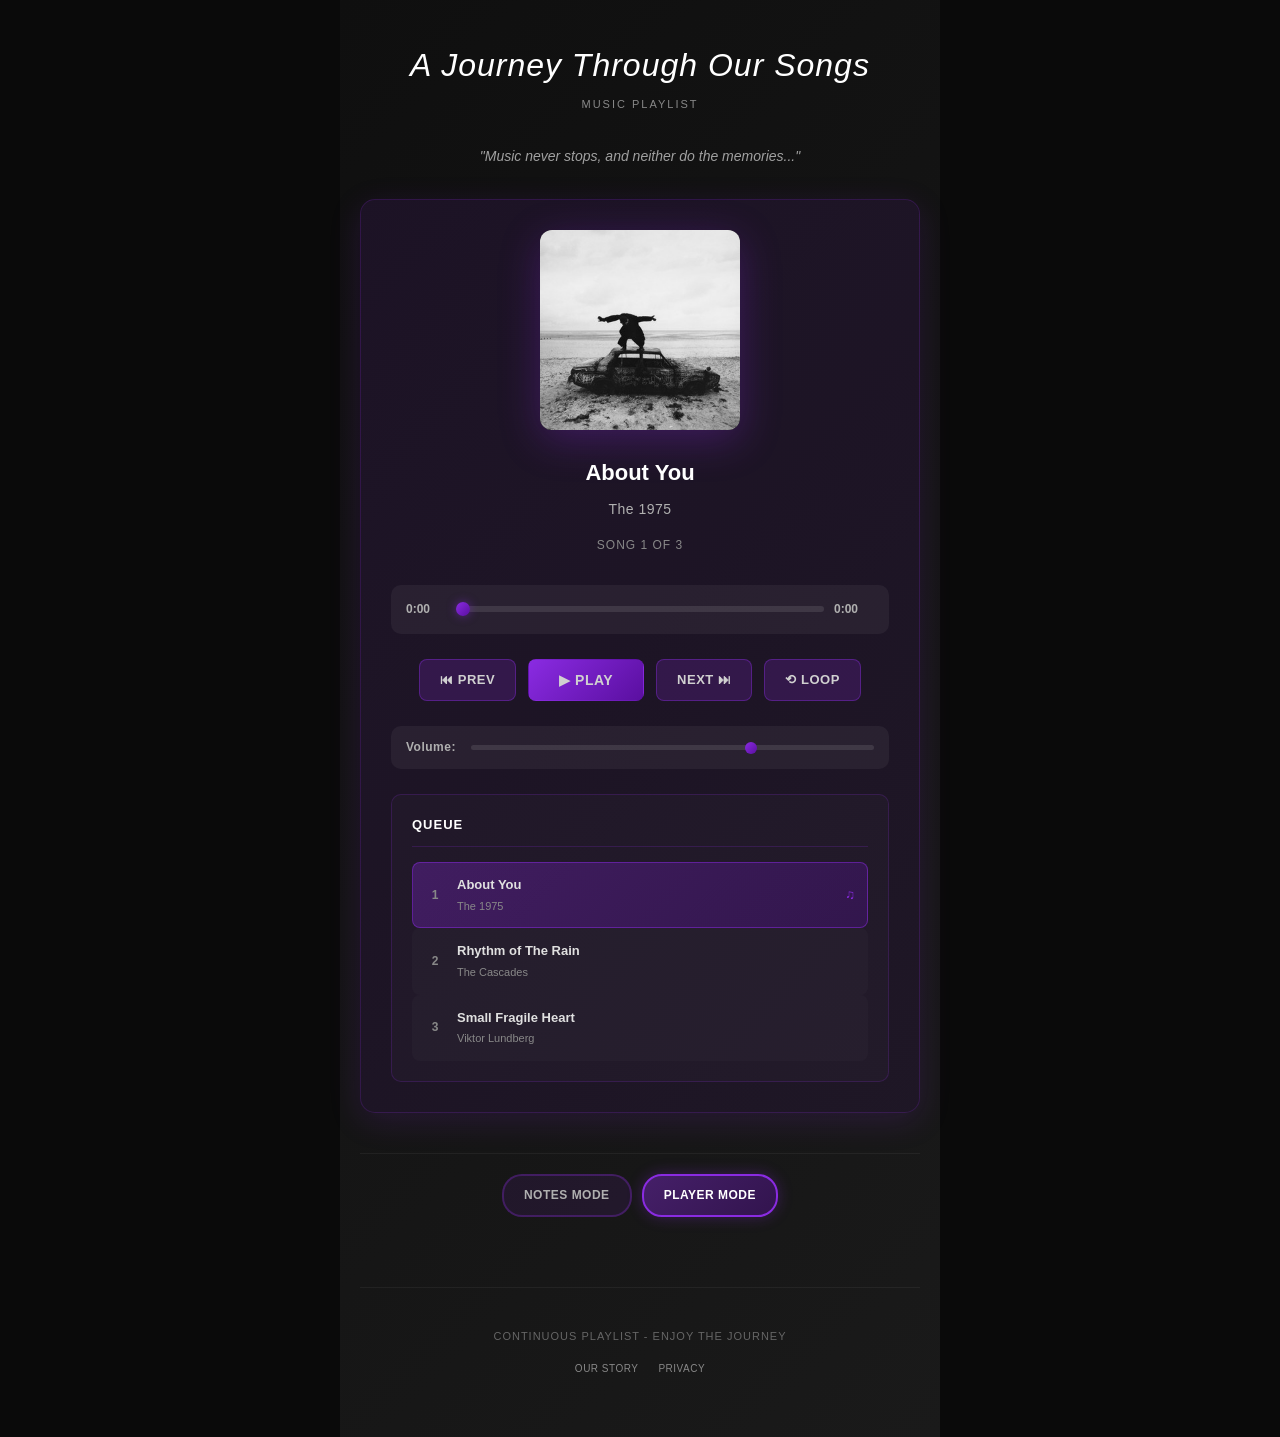
==== player.html @ 938e4d40 "commit7" ====
<!DOCTYPE html>
<html lang="en">
<head>
    <meta charset="UTF-8">
    <meta name="viewport" content="width=device-width, initial-scale=1.0">
    <title>Spotify Mode - A Journey Through Our Songs</title>
    <link rel="stylesheet" href="styles.css">
</head>
<body class="player-mode">
    <div class="container">
        <!-- Header Section -->
        <header class="header">
            <h1 class="title">A Journey Through Our Songs</h1>
            <p class="subtitle">MUSIC PLAYLIST</p>
            <p class="quote">"Music never stops, and neither do the memories..."</p>
        </header>

        <!-- Player Section -->
        <section class="music-player">
            <div class="player-display">
                <div class="album-art">
                    <img id="current-album" src="https://via.placeholder.com/200/1a1a1a/ffffff?text=Now+Playing" alt="Now Playing">
                </div>
                <div class="player-info">
                    <h2 id="current-title" class="current-title">Loading...</h2>
                    <p id="current-artist" class="current-artist">Loading...</p>
                    <p id="song-counter" class="song-counter">Song 1 of 1</p>
                </div>
            </div>

            <!-- Progress Bar -->
            <div class="progress-container">
                <span id="current-time" class="time">0:00</span>
                <input type="range" id="progress-bar" class="progress-bar" min="0" max="100" value="0">
                <span id="duration" class="time">0:00</span>
            </div>

            <!-- Player Controls -->
            <div class="player-controls-main">
                <button id="prev-btn" class="control-btn" title="Previous Song">⏮ PREV</button>
                <button id="play-pause-btn" class="control-btn play-pause" title="Play/Pause">▶ PLAY</button>
                <button id="next-btn" class="control-btn" title="Next Song">NEXT ⏭</button>
                <button id="loop-btn" class="control-btn loop-control" title="Loop Mode" data-loop="all">⟲ LOOP</button>
            </div>

            <!-- Volume Control -->
            <div class="volume-container">
                <label for="volume-slider">Volume:</label>
                <input type="range" id="volume-slider" class="volume-slider" min="0" max="100" value="70">
            </div>

            <!-- Playlist Queue -->
            <div class="playlist-section">
                <h3 class="playlist-title">QUEUE</h3>
                <div id="playlist-queue" class="queue-list"></div>
            </div>
        </section>

        <!-- Mode Switcher -->
        <section class="mode-switcher">
            <a href="index.html" class="mode-btn" title="View with Notes">NOTES MODE</a>
            <a href="player.html" class="mode-btn active" title="Continuous Playback">PLAYER MODE</a>
        </section>

        <!-- Footer -->
        <footer class="footer">
            <p>CONTINUOUS PLAYLIST - ENJOY THE JOURNEY</p>
            <div class="footer-links">
                <a href="#our-story">OUR STORY</a>
                <a href="#privacy">PRIVACY</a>
            </div>
        </footer>
    </div>

    <!-- Audio Player (Hidden) -->
    <audio id="audio-player"></audio>

    <script src="player.js"></script>
</body>
</html>
---- styles.css ----
* {
    margin: 0;
    padding: 0;
    box-sizing: border-box;
}

body {
    background: #0a0a0a;
    color: #e0e0e0;
    font-family: -apple-system, BlinkMacSystemFont, 'Segoe UI', Roboto, 'Helvetica Neue', Arial, sans-serif;
    line-height: 1.6;
}

.container {
    max-width: 600px;
    margin: 0 auto;
    padding: 20px;
    background: linear-gradient(135deg, #0f0f0f 0%, #1a1a1a 100%);
    min-height: 100vh;
}

/* Header Section */
.header {
    text-align: center;
    margin-bottom: 40px;
    padding-top: 20px;
}

.profile-pic {
    margin-bottom: 30px;
}

.profile-pic img {
    width: 120px;
    height: 120px;
    border-radius: 50%;
    border: 3px solid rgba(255, 255, 255, 0.1);
    box-shadow: 0 0 30px rgba(255, 255, 255, 0.1);
    object-fit: cover;
}

.title {
    font-size: 32px;
    font-weight: 300;
    letter-spacing: 1px;
    margin-bottom: 5px;
    font-style: italic;
    color: #ffffff;
}

.subtitle {
    font-size: 11px;
    letter-spacing: 2px;
    color: #888888;
    text-transform: uppercase;
    margin-bottom: 30px;
    font-weight: 500;
}

.quote {
    font-size: 14px;
    font-style: italic;
    color: #a0a0a0;
    margin: 30px 0;
    line-height: 1.8;
}

/* Songs Container */
.songs-container {
    margin: 30px 0;
}

.song-card {
    margin-bottom: 40px;
    padding: 20px 20px 20px 30px;
    /* border-left: 1px solid rgba(255, 255, 255, 0.1); */
    display: flex;
    gap: 15px;
}

.song-thumbnail {
    width: 60px;
    height: 60px;
    border-radius: 8px;
    background: linear-gradient(135deg, #2a2a2a, #1a1a1a);
    display: flex;
    align-items: center;
    justify-content: center;
    flex-shrink: 0;
    position: relative;
    overflow: hidden;
}

.song-thumbnail img {
    width: 100%;
    height: 100%;
    object-fit: cover;
}

.song-thumbnail::after {
    content: '';
    position: absolute;
    width: 0;
    height: 0;
    border-left: 20px solid transparent;
    border-right: 0 solid transparent;
    border-top: 12px solid transparent;
    border-bottom: 12px solid transparent;
    border-left-color: rgba(138, 43, 226, 0.6);
    opacity: 0;
    transition: opacity 0.3s;
}

.song-thumbnail:hover::after {
    opacity: 1;
}

.song-info {
    flex: 1;
}

.song-header {
    display: flex;
    justify-content: space-between;
    align-items: flex-start;
    margin-bottom: 15px;
}

.song-title {
    font-size: 16px;
    font-weight: 600;
    color: #ffffff;
    margin-bottom: 3px;
}

.song-artist {
    font-size: 12px;
    color: #888888;
    letter-spacing: 0.5px;
}

.play-btn {
    width: 40px;
    height: 40px;
    border-radius: 50%;
    background: linear-gradient(135deg, #8a2be2, #5a0fa0);
    border: none;
    color: white;
    font-size: 16px;
    cursor: pointer;
    display: inline-flex;
    align-items: center;
    justify-content: center;
    transition: all 0.3s ease;
    flex-shrink: 0;
}

.play-btn:hover {
    transform: scale(1.1);
    box-shadow: 0 0 15px rgba(138, 43, 226, 0.5);
}

.pause-btn {
    width: 40px;
    height: 40px;
    border-radius: 50%;
    background: linear-gradient(135deg, #8a2be2, #5a0fa0);
    border: none;
    color: white;
    font-size: 16px;
    cursor: pointer;
    display: none;
    align-items: center;
    justify-content: center;
    transition: all 0.3s ease;
    flex-shrink: 0;
    -webkit-user-select: none;
    user-select: none;
}

.pause-btn:hover {
    transform: scale(1.1);
    box-shadow: 0 0 15px rgba(138, 43, 226, 0.5);
}

/* Player Controls */
.player-controls {
    display: flex;
    gap: 8px;
    align-items: center;
}

.skip-btn {
    width: auto;
    height: 35px;
    padding: 0 10px;
    border-radius: 6px;
    background: rgba(138, 43, 226, 0.2);
    border: 1px solid rgba(138, 43, 226, 0.4);
    color: #b0b0b0;
    font-size: 11px;
    cursor: pointer;
    transition: all 0.3s ease;
    flex-shrink: 0;
    font-weight: 600;
    white-space: nowrap;
}

.skip-btn:hover {
    background: rgba(138, 43, 226, 0.3);
    border-color: rgba(138, 43, 226, 0.6);
    color: #d0d0d0;
    transform: scale(1.05);
}

.song-memory {
    font-size: 13px;
    color: #b0b0b0;
    line-height: 1.8;
    font-style: italic;
}

/* Unreleased Section */
.unreleased-section {
    background: rgba(255, 255, 255, 0.02);
    border-left: 2px solid rgba(138, 43, 226, 0.3);
    padding: 30px 20px;
    margin: 50px 0;
    text-align: center;
}

.unreleased-icon {
    font-size: 28px;
    margin-bottom: 15px;
    opacity: 0.6;
}

.unreleased-label {
    font-size: 10px;
    letter-spacing: 2px;
    color: #888888;
    text-transform: uppercase;
    margin-bottom: 20px;
    font-weight: 600;
}

.unreleased-quote {
    font-size: 16px;
    font-style: italic;
    color: #d0d0d0;
    line-height: 1.9;
}

/* Footer */
.footer {
    text-align: center;
    padding: 40px 20px;
    border-top: 1px solid rgba(255, 255, 255, 0.05);
    margin-top: 50px;
    font-size: 11px;
}

.footer p {
    color: #666666;
    letter-spacing: 1px;
    margin-bottom: 15px;
}

.footer-links {
    display: flex;
    gap: 20px;
    justify-content: center;
}

.footer-links a {
    color: #888888;
    text-decoration: none;
    text-transform: uppercase;
    letter-spacing: 0.5px;
    font-size: 10px;
    transition: color 0.3s;
}

.footer-links a:hover {
    color: #b0b0b0;
}

/* Responsive Design */
@media (max-width: 480px) {
    .container {
        padding: 15px;
    }

    .title {
        font-size: 24px;
    }

    .song-card {
        padding: 15px 0;
    }

    .song-title {
        font-size: 14px;
    }
}

/* Empty State */
.empty-state {
    text-align: center;
    padding: 40px 20px;
    color: #666666;
    font-style: italic;
}

/* ============================================
   MODE SWITCHER
   ============================================ */
.mode-switcher {
    display: flex;
    gap: 10px;
    justify-content: center;
    margin: 40px 0 20px 0;
    padding: 20px 0;
    border-top: 1px solid rgba(255, 255, 255, 0.05);
}

.mode-btn {
    padding: 10px 20px;
    border-radius: 20px;
    border: 2px solid rgba(138, 43, 226, 0.3);
    background: rgba(138, 43, 226, 0.1);
    color: #b0b0b0;
    text-decoration: none;
    font-size: 12px;
    font-weight: 600;
    letter-spacing: 0.5px;
    transition: all 0.3s ease;
    cursor: pointer;
    white-space: nowrap;
}

.mode-btn:hover {
    border-color: rgba(138, 43, 226, 0.6);
    background: rgba(138, 43, 226, 0.2);
    color: #ffffff;
    transform: scale(1.05);
}

.mode-btn.active {
    border-color: #8a2be2;
    background: linear-gradient(135deg, rgba(138, 43, 226, 0.4), rgba(90, 15, 160, 0.4));
    color: #ffffff;
    box-shadow: 0 0 15px rgba(138, 43, 226, 0.3);
}

/* ============================================
   SPOTIFY MODE / MUSIC PLAYER
   ============================================ */
.player-mode .header {
    margin-bottom: 30px;
}

.music-player {
    background: linear-gradient(135deg, rgba(138, 43, 226, 0.1), rgba(90, 15, 160, 0.1));
    border: 1px solid rgba(138, 43, 226, 0.2);
    border-radius: 15px;
    padding: 30px;
    margin: 30px 0;
    box-shadow: 0 8px 32px rgba(138, 43, 226, 0.15);
}

/* Player Display */
.player-display {
    display: flex;
    flex-direction: column;
    align-items: center;
    margin-bottom: 30px;
}

.album-art {
    width: 200px;
    height: 200px;
    border-radius: 12px;
    overflow: hidden;
    margin-bottom: 25px;
    box-shadow: 0 10px 40px rgba(138, 43, 226, 0.3);
    background: linear-gradient(135deg, #2a2a2a, #1a1a1a);
}

.album-art img {
    width: 100%;
    height: 100%;
    object-fit: cover;
}

.player-info {
    text-align: center;
    width: 100%;
}

.current-title {
    font-size: 22px;
    font-weight: 700;
    color: #ffffff;
    margin-bottom: 8px;
    word-wrap: break-word;
}

.current-artist {
    font-size: 14px;
    color: #b0b0b0;
    margin-bottom: 15px;
    letter-spacing: 0.5px;
}

.song-counter {
    font-size: 12px;
    color: #888888;
    letter-spacing: 1px;
    text-transform: uppercase;
}

/* Progress Bar */
.progress-container {
    display: flex;
    align-items: center;
    gap: 10px;
    margin-bottom: 25px;
    background: rgba(255, 255, 255, 0.05);
    padding: 15px;
    border-radius: 10px;
}

.progress-bar {
    flex: 1;
    height: 6px;
    border-radius: 3px;
    background: rgba(255, 255, 255, 0.1);
    outline: none;
    -webkit-appearance: none;
    appearance: none;
    cursor: pointer;
}

.progress-bar::-webkit-slider-thumb {
    -webkit-appearance: none;
    appearance: none;
    width: 14px;
    height: 14px;
    border-radius: 50%;
    background: linear-gradient(135deg, #8a2be2, #5a0fa0);
    cursor: pointer;
    box-shadow: 0 0 10px rgba(138, 43, 226, 0.5);
}

.progress-bar::-moz-range-thumb {
    width: 14px;
    height: 14px;
    border-radius: 50%;
    background: linear-gradient(135deg, #8a2be2, #5a0fa0);
    border: none;
    cursor: pointer;
    box-shadow: 0 0 10px rgba(138, 43, 226, 0.5);
}

.time {
    font-size: 12px;
    color: #b0b0b0;
    font-weight: 600;
    min-width: 40px;
}

/* Player Controls */
.player-controls-main {
    display: flex;
    gap: 12px;
    justify-content: center;
    margin-bottom: 25px;
    flex-wrap: wrap;
}

.control-btn {
    padding: 12px 20px;
    border-radius: 8px;
    background: rgba(138, 43, 226, 0.2);
    border: 1px solid rgba(138, 43, 226, 0.4);
    color: #d0d0d0;
    font-size: 13px;
    font-weight: 700;
    cursor: pointer;
    transition: all 0.3s ease;
    white-space: nowrap;
    letter-spacing: 0.5px;
}

.control-btn:hover {
    background: rgba(138, 43, 226, 0.3);
    border-color: rgba(138, 43, 226, 0.6);
    color: #ffffff;
    transform: scale(1.05);
    box-shadow: 0 0 15px rgba(138, 43, 226, 0.3);
}

.play-pause {
    background: linear-gradient(135deg, #8a2be2, #5a0fa0);
    border-color: transparent;
    padding: 12px 30px;
    font-size: 14px;
}

.play-pause:hover {
    box-shadow: 0 0 20px rgba(138, 43, 226, 0.5);
}

.loop-control.loop-one {
    background: rgba(138, 43, 226, 0.4);
    border-color: rgba(138, 43, 226, 0.8);
    color: #ffffff;
}

/* Volume Control */
.volume-container {
    display: flex;
    align-items: center;
    gap: 15px;
    background: rgba(255, 255, 255, 0.05);
    padding: 12px 15px;
    border-radius: 10px;
    margin-bottom: 25px;
}

.volume-container label {
    font-size: 12px;
    color: #b0b0b0;
    font-weight: 600;
    letter-spacing: 0.5px;
    white-space: nowrap;
}

.volume-slider {
    flex: 1;
    height: 5px;
    border-radius: 3px;
    background: rgba(255, 255, 255, 0.1);
    outline: none;
    -webkit-appearance: none;
    appearance: none;
    cursor: pointer;
}

.volume-slider::-webkit-slider-thumb {
    -webkit-appearance: none;
    appearance: none;
    width: 12px;
    height: 12px;
    border-radius: 50%;
    background: linear-gradient(135deg, #8a2be2, #5a0fa0);
    cursor: pointer;
}

.volume-slider::-moz-range-thumb {
    width: 12px;
    height: 12px;
    border-radius: 50%;
    background: linear-gradient(135deg, #8a2be2, #5a0fa0);
    border: none;
    cursor: pointer;
}

/* Playlist Section */
.playlist-section {
    background: rgba(255, 255, 255, 0.02);
    border: 1px solid rgba(138, 43, 226, 0.2);
    border-radius: 10px;
    padding: 20px;
    margin-top: 25px;
    max-height: 400px;
    overflow-y: auto;
}

.playlist-title {
    font-size: 13px;
    font-weight: 700;
    color: #ffffff;
    letter-spacing: 1px;
    text-transform: uppercase;
    margin-bottom: 15px;
    padding-bottom: 10px;
    border-bottom: 1px solid rgba(138, 43, 226, 0.2);
}

.queue-list {
    display: flex;
    flex-direction: column;
    gap: 0;
}

.queue-item {
    display: flex;
    align-items: center;
    gap: 12px;
    padding: 12px;
    border-radius: 8px;
    background: rgba(255, 255, 255, 0.02);
    cursor: pointer;
    transition: all 0.2s ease;
    border: 1px solid transparent;
}

.queue-item:hover {
    background: rgba(138, 43, 226, 0.15);
    border-color: rgba(138, 43, 226, 0.3);
}

.queue-item.active {
    background: linear-gradient(135deg, rgba(138, 43, 226, 0.3), rgba(90, 15, 160, 0.3));
    border-color: rgba(138, 43, 226, 0.5);
}

.queue-number {
    font-size: 12px;
    color: #888888;
    font-weight: 700;
    min-width: 20px;
    text-align: center;
}

.queue-song-info {
    flex: 1;
    min-width: 0;
}

.queue-title {
    font-size: 13px;
    font-weight: 600;
    color: #e0e0e0;
    margin-bottom: 2px;
    white-space: nowrap;
    overflow: hidden;
    text-overflow: ellipsis;
}

.queue-artist {
    font-size: 11px;
    color: #888888;
    white-space: nowrap;
    overflow: hidden;
    text-overflow: ellipsis;
}

.queue-indicator {
    font-size: 13px;
    color: #888888;
    min-width: 15px;
    text-align: right;
}

.queue-indicator.playing {
    color: #8a2be2;
    animation: pulse 1s infinite;
}

@keyframes pulse {
    0%, 100% { opacity: 1; }
    50% { opacity: 0.5; }
}

/* Scrollbar styling for playlist */
.playlist-section::-webkit-scrollbar {
    width: 6px;
}

.playlist-section::-webkit-scrollbar-track {
    background: rgba(255, 255, 255, 0.05);
    border-radius: 10px;
}

.playlist-section::-webkit-scrollbar-thumb {
    background: rgba(138, 43, 226, 0.3);
    border-radius: 3px;
}

.playlist-section::-webkit-scrollbar-thumb:hover {
    background: rgba(138, 43, 226, 0.5);
}

/* Error Message */
.error-message {
    text-align: center;
    color: #ff6b6b;
    padding: 20px;
    background: rgba(255, 107, 107, 0.1);
    border-radius: 8px;
    border-left: 3px solid #ff6b6b;
}

/* Responsive for Player Mode */
@media (max-width: 480px) {
    .music-player {
        padding: 20px;
    }

    .album-art {
        width: 150px;
        height: 150px;
    }

    .current-title {
        font-size: 18px;
    }

    .control-btn {
        padding: 10px 15px;
        font-size: 12px;
    }

    .playlist-section {
        max-height: 300px;
    }

    .mode-btn {
        padding: 8px 15px;
        font-size: 11px;
    }
}
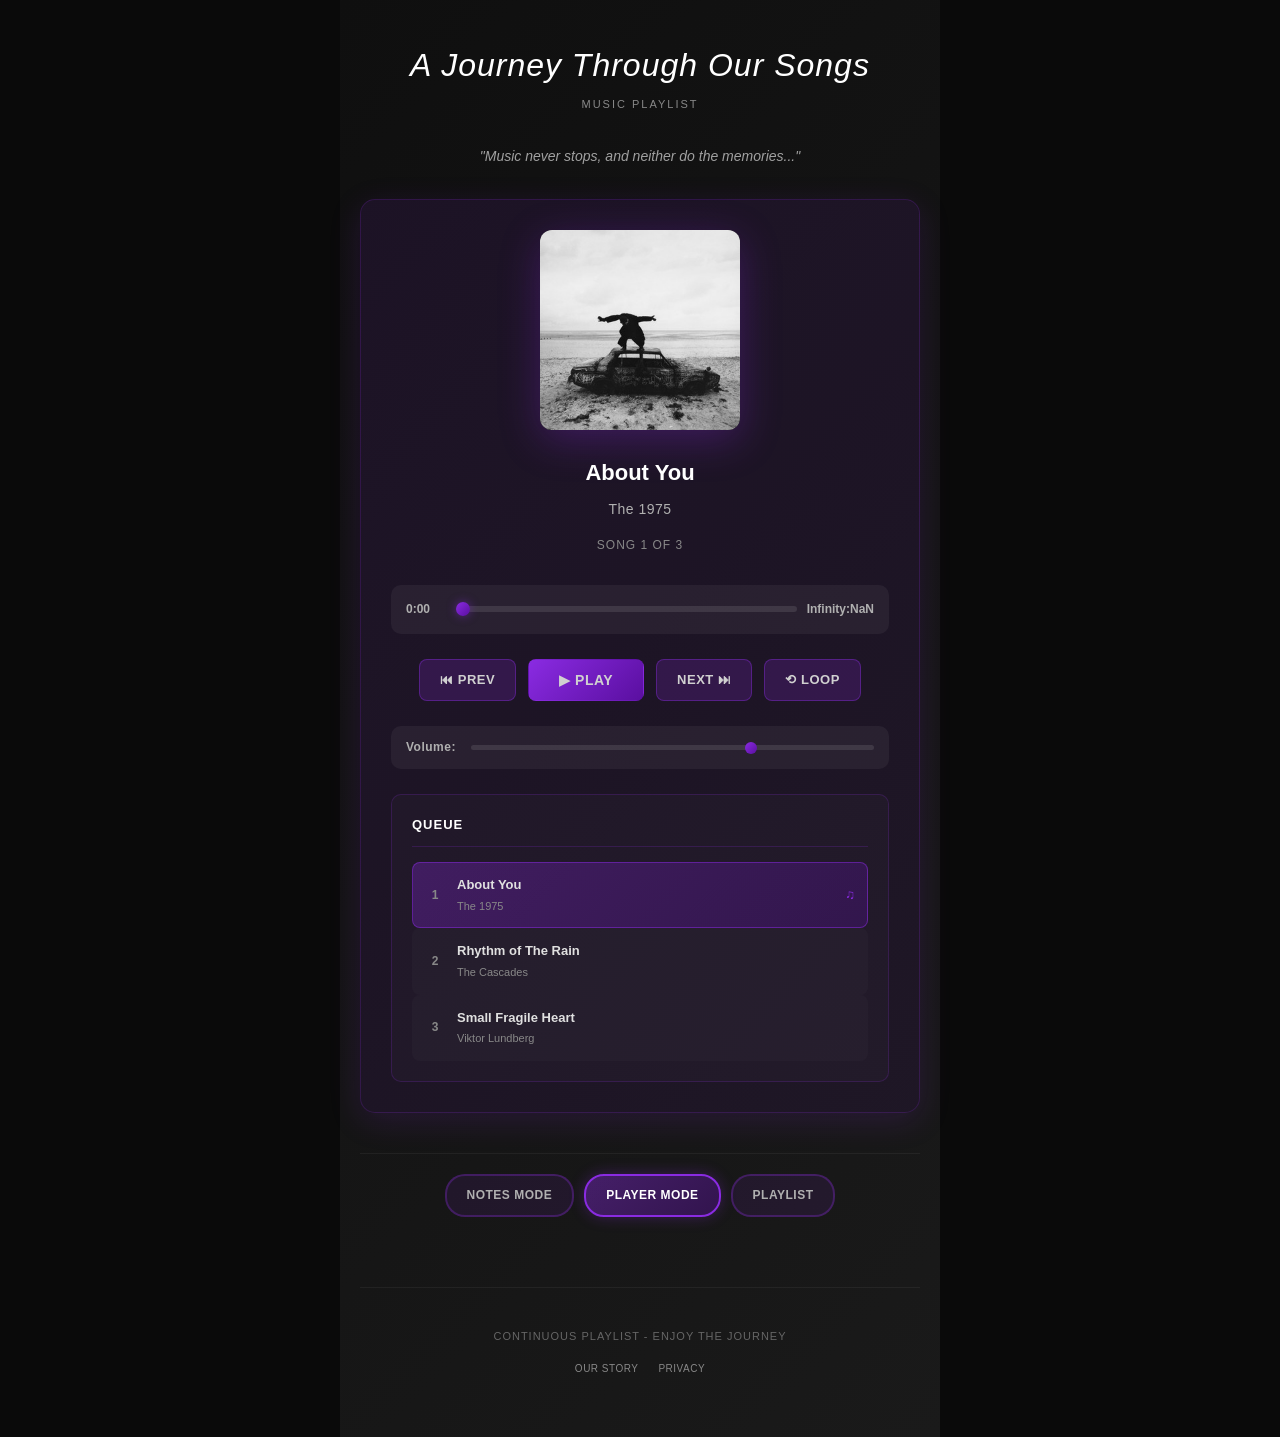
==== commit e9083242: "commit9" ====
--- a/player.html
+++ b/player.html
@@ -3,7 +3,7 @@
 <head>
     <meta charset="UTF-8">
     <meta name="viewport" content="width=device-width, initial-scale=1.0">
-    <title>Spotify Mode - A Journey Through Our Songs</title>
+    <title>Playlist Mode - A Journey Through Our Songs</title>
     <link rel="stylesheet" href="styles.css">
 </head>
 <body class="player-mode">
@@ -59,8 +59,8 @@
         <!-- Mode Switcher -->
         <section class="mode-switcher">
             <a href="index.html" class="mode-btn" title="View with Notes">NOTES MODE</a>
-            <a href="player.html" class="mode-btn active" title="Continuous Playback">PLAYER MODE</a>
-        </section>
+            <a href="player.html" class="mode-btn active" title="Continuous Playback">PLAYER MODE</a>            
+            <a href="playlist-manager.html" class="mode-btn" title="Create Playlist">PLAYLIST</a>        </section>
 
         <!-- Footer -->
         <footer class="footer">
--- a/styles.css
+++ b/styles.css
@@ -723,3 +723,461 @@
         font-size: 11px;
     }
 }
+
+/* ============================================
+   PLAYLIST MANAGER MODE
+   ============================================ */
+.playlist-manager-mode .header {
+    margin-bottom: 25px;
+}
+
+.info-box {
+    background: linear-gradient(135deg, rgba(46, 204, 113, 0.15), rgba(39, 174, 96, 0.15));
+    border: 1px solid rgba(46, 204, 113, 0.3);
+    border-radius: 10px;
+    padding: 15px 20px;
+    margin-bottom: 25px;
+    color: #b0b0b0;
+    font-size: 13px;
+    line-height: 1.6;
+}
+
+.playlist-manager {
+    background: linear-gradient(135deg, rgba(138, 43, 226, 0.08), rgba(90, 15, 160, 0.08));
+    border: 1px solid rgba(138, 43, 226, 0.2);
+    border-radius: 15px;
+    padding: 25px;
+    margin-bottom: 30px;
+}
+
+/* Quick Actions */
+.playlist-actions {
+    display: flex;
+    gap: 10px;
+    margin-bottom: 25px;
+    flex-wrap: wrap;
+}
+
+.action-btn {
+    padding: 10px 18px;
+    border-radius: 8px;
+    border: 1px solid rgba(255, 255, 255, 0.2);
+    background: rgba(255, 255, 255, 0.05);
+    color: #d0d0d0;
+    font-size: 12px;
+    font-weight: 700;
+    cursor: pointer;
+    transition: all 0.3s ease;
+    letter-spacing: 0.5px;
+    white-space: nowrap;
+}
+
+.action-btn:hover {
+    background: rgba(255, 255, 255, 0.1);
+    border-color: rgba(255, 255, 255, 0.3);
+    color: #ffffff;
+    transform: scale(1.05);
+}
+
+.select-all-btn {
+    border-color: rgba(46, 204, 113, 0.4);
+    background: rgba(46, 204, 113, 0.1);
+    color: #2ecc71;
+}
+
+.select-all-btn:hover {
+    background: rgba(46, 204, 113, 0.2);
+    border-color: rgba(46, 204, 113, 0.6);
+    color: #27ae60;
+    box-shadow: 0 0 10px rgba(46, 204, 113, 0.2);
+}
+
+.clear-all-btn {
+    border-color: rgba(231, 76, 60, 0.4);
+    background: rgba(231, 76, 60, 0.1);
+    color: #e74c3c;
+}
+
+.clear-all-btn:hover {
+    background: rgba(231, 76, 60, 0.2);
+    border-color: rgba(231, 76, 60, 0.6);
+    color: #c0392b;
+    box-shadow: 0 0 10px rgba(231, 76, 60, 0.2);
+}
+
+.reset-btn {
+    border-color: rgba(52, 152, 219, 0.4);
+    background: rgba(52, 152, 219, 0.1);
+    color: #3498db;
+}
+
+.reset-btn:hover {
+    background: rgba(52, 152, 219, 0.2);
+    border-color: rgba(52, 152, 219, 0.6);
+    color: #2980b9;
+    box-shadow: 0 0 10px rgba(52, 152, 219, 0.2);
+}
+
+/* Songs Selection */
+.songs-selection {
+    margin-bottom: 25px;
+    padding-bottom: 25px;
+    border-bottom: 1px solid rgba(138, 43, 226, 0.2);
+}
+
+.selection-title {
+    font-size: 13px;
+    font-weight: 700;
+    color: #ffffff;
+    letter-spacing: 1px;
+    text-transform: uppercase;
+    margin-bottom: 15px;
+    padding-bottom: 10px;
+}
+
+/* Search Container */
+.search-container {
+    margin-bottom: 15px;
+    display: flex;
+}
+
+.search-input {
+    width: 100%;
+    padding: 12px 16px;
+    border-radius: 8px;
+    background: rgba(138, 43, 226, 0.15);
+    border: 2px solid rgba(138, 43, 226, 0.3);
+    color: #e0e0e0;
+    font-size: 13px;
+    transition: all 0.3s ease;
+    font-family: inherit;
+}
+
+.search-input::placeholder {
+    color: #888888;
+}
+
+.search-input:focus {
+    outline: none;
+    background: rgba(138, 43, 226, 0.2);
+    border-color: rgba(138, 43, 226, 0.6);
+    box-shadow: 0 0 15px rgba(138, 43, 226, 0.2);
+}
+
+.search-input::-webkit-search-cancel-button {
+    cursor: pointer;
+}
+
+.songs-list {
+    display: flex;
+    flex-direction: column;
+    gap: 10px;
+    max-height: 400px;
+    overflow-y: auto;
+}
+
+.song-selection-item {
+    display: flex;
+    align-items: center;
+    gap: 12px;
+    padding: 12px;
+    border-radius: 8px;
+    background: rgba(255, 255, 255, 0.03);
+    border: 1px solid rgba(255, 255, 255, 0.1);
+    transition: all 0.2s ease;
+    cursor: pointer;
+}
+
+.song-selection-item:hover {
+    background: rgba(255, 255, 255, 0.06);
+    border-color: rgba(138, 43, 226, 0.3);
+}
+
+.song-selection-item.selected {
+    background: rgba(138, 43, 226, 0.15);
+    border-color: rgba(138, 43, 226, 0.5);
+}
+
+.song-checkbox {
+    width: 18px;
+    height: 18px;
+    cursor: pointer;
+    accent-color: #8a2be2;
+}
+
+.selection-song-info {
+    display: flex;
+    align-items: center;
+    gap: 10px;
+    flex: 1;
+    min-width: 0;
+}
+
+.selection-thumbnail {
+    width: 40px;
+    height: 40px;
+    border-radius: 4px;
+    object-fit: cover;
+    background: rgba(138, 43, 226, 0.2);
+}
+
+.selection-text {
+    flex: 1;
+    min-width: 0;
+}
+
+.selection-song-title {
+    font-size: 13px;
+    font-weight: 600;
+    color: #e0e0e0;
+    margin-bottom: 2px;
+    white-space: nowrap;
+    overflow: hidden;
+    text-overflow: ellipsis;
+}
+
+.selection-song-artist {
+    font-size: 11px;
+    color: #888888;
+    white-space: nowrap;
+    overflow: hidden;
+    text-overflow: ellipsis;
+}
+
+.selection-order {
+    font-size: 12px;
+    font-weight: 700;
+    color: #888888;
+    min-width: 25px;
+    text-align: center;
+    background: rgba(138, 43, 226, 0.2);
+    padding: 4px 8px;
+    border-radius: 4px;
+}
+
+.song-selection-item.selected .selection-order {
+    color: #8a2be2;
+    background: rgba(138, 43, 226, 0.3);
+}
+
+/* Playlist Preview */
+.playlist-preview {
+    background: rgba(255, 255, 255, 0.02);
+    border: 1px solid rgba(138, 43, 226, 0.2);
+    border-radius: 10px;
+    padding: 20px;
+    margin-bottom: 25px;
+    max-height: 350px;
+    overflow-y: auto;
+}
+
+.preview-title {
+    font-size: 13px;
+    font-weight: 700;
+    color: #ffffff;
+    letter-spacing: 1px;
+    text-transform: uppercase;
+    margin-bottom: 15px;
+    padding-bottom: 10px;
+    border-bottom: 1px solid rgba(138, 43, 226, 0.2);
+}
+
+.preview-title span {
+    color: #8a2be2;
+    font-weight: 800;
+}
+
+.playlist-display {
+    display: flex;
+    flex-direction: column;
+    gap: 8px;
+}
+
+.preview-item {
+    display: flex;
+    align-items: center;
+    gap: 12px;
+    padding: 10px;
+    border-radius: 6px;
+    background: rgba(138, 43, 226, 0.1);
+    border-left: 3px solid rgba(138, 43, 226, 0.5);
+}
+
+.preview-number {
+    font-size: 12px;
+    font-weight: 800;
+    color: #8a2be2;
+    min-width: 25px;
+    text-align: center;
+    background: rgba(138, 43, 226, 0.2);
+    padding: 2px 6px;
+    border-radius: 3px;
+}
+
+.preview-song-info {
+    flex: 1;
+    min-width: 0;
+}
+
+.preview-title {
+    font-size: 13px;
+    font-weight: 600;
+    color: #e0e0e0;
+    margin-bottom: 2px;
+    white-space: nowrap;
+    overflow: hidden;
+    text-overflow: ellipsis;
+}
+
+.preview-artist {
+    font-size: 11px;
+    color: #888888;
+    white-space: nowrap;
+    overflow: hidden;
+    text-overflow: ellipsis;
+}
+
+.remove-from-playlist {
+    width: 28px;
+    height: 28px;
+    border-radius: 50%;
+    background: rgba(231, 76, 60, 0.2);
+    border: 1px solid rgba(231, 76, 60, 0.4);
+    color: #e74c3c;
+    font-size: 14px;
+    cursor: pointer;
+    transition: all 0.2s ease;
+    flex-shrink: 0;
+    display: flex;
+    align-items: center;
+    justify-content: center;
+}
+
+.remove-from-playlist:hover {
+    background: rgba(231, 76, 60, 0.3);
+    border-color: rgba(231, 76, 60, 0.6);
+    color: #c0392b;
+    transform: scale(1.1);
+}
+
+.empty-playlist {
+    text-align: center;
+    color: #888888;
+    padding: 20px;
+    font-style: italic;
+}
+
+/* Manager Actions */
+.manager-actions {
+    display: flex;
+    gap: 12px;
+    flex-wrap: wrap;
+}
+
+.save-btn {
+    flex: 1;
+    min-width: 150px;
+    padding: 14px 24px;
+    border-radius: 8px;
+    background: linear-gradient(135deg, #8a2be2, #5a0fa0);
+    border: none;
+    color: #ffffff;
+    font-size: 13px;
+    font-weight: 700;
+    cursor: pointer;
+    transition: all 0.3s ease;
+    letter-spacing: 0.5px;
+    text-transform: uppercase;
+}
+
+.save-btn:hover {
+    box-shadow: 0 0 20px rgba(138, 43, 226, 0.5);
+    transform: scale(1.02);
+}
+
+.save-btn:active {
+    transform: scale(0.98);
+}
+
+.go-player-btn {
+    flex: 1;
+    min-width: 150px;
+    padding: 14px 24px;
+    border-radius: 8px;
+    background: rgba(138, 43, 226, 0.2);
+    border: 2px solid rgba(138, 43, 226, 0.5);
+    color: #ffffff;
+    font-size: 13px;
+    font-weight: 700;
+    cursor: pointer;
+    transition: all 0.3s ease;
+    letter-spacing: 0.5px;
+    text-transform: uppercase;
+    text-decoration: none;
+    display: flex;
+    align-items: center;
+    justify-content: center;
+}
+
+.go-player-btn:hover {
+    background: rgba(138, 43, 226, 0.3);
+    border-color: rgba(138, 43, 226, 0.8);
+    box-shadow: 0 0 15px rgba(138, 43, 226, 0.3);
+    transform: scale(1.02);
+}
+
+/* Scrollbar for playlists */
+.songs-list::-webkit-scrollbar,
+.playlist-preview::-webkit-scrollbar {
+    width: 6px;
+}
+
+.songs-list::-webkit-scrollbar-track,
+.playlist-preview::-webkit-scrollbar-track {
+    background: rgba(255, 255, 255, 0.05);
+    border-radius: 10px;
+}
+
+.songs-list::-webkit-scrollbar-thumb,
+.playlist-preview::-webkit-scrollbar-thumb {
+    background: rgba(138, 43, 226, 0.3);
+    border-radius: 3px;
+}
+
+.songs-list::-webkit-scrollbar-thumb:hover,
+.playlist-preview::-webkit-scrollbar-thumb:hover {
+    background: rgba(138, 43, 226, 0.5);
+}
+
+/* Responsive for Playlist Manager */
+@media (max-width: 480px) {
+    .playlist-manager {
+        padding: 15px;
+    }
+
+    .playlist-actions {
+        gap: 8px;
+    }
+
+    .action-btn {
+        padding: 8px 12px;
+        font-size: 11px;
+    }
+
+    .songs-list {
+        max-height: 300px;
+    }
+
+    .playlist-preview {
+        max-height: 250px;
+    }
+
+    .manager-actions {
+        flex-direction: column;
+    }
+
+    .save-btn,
+    .go-player-btn {
+        min-width: auto;
+    }
+}
